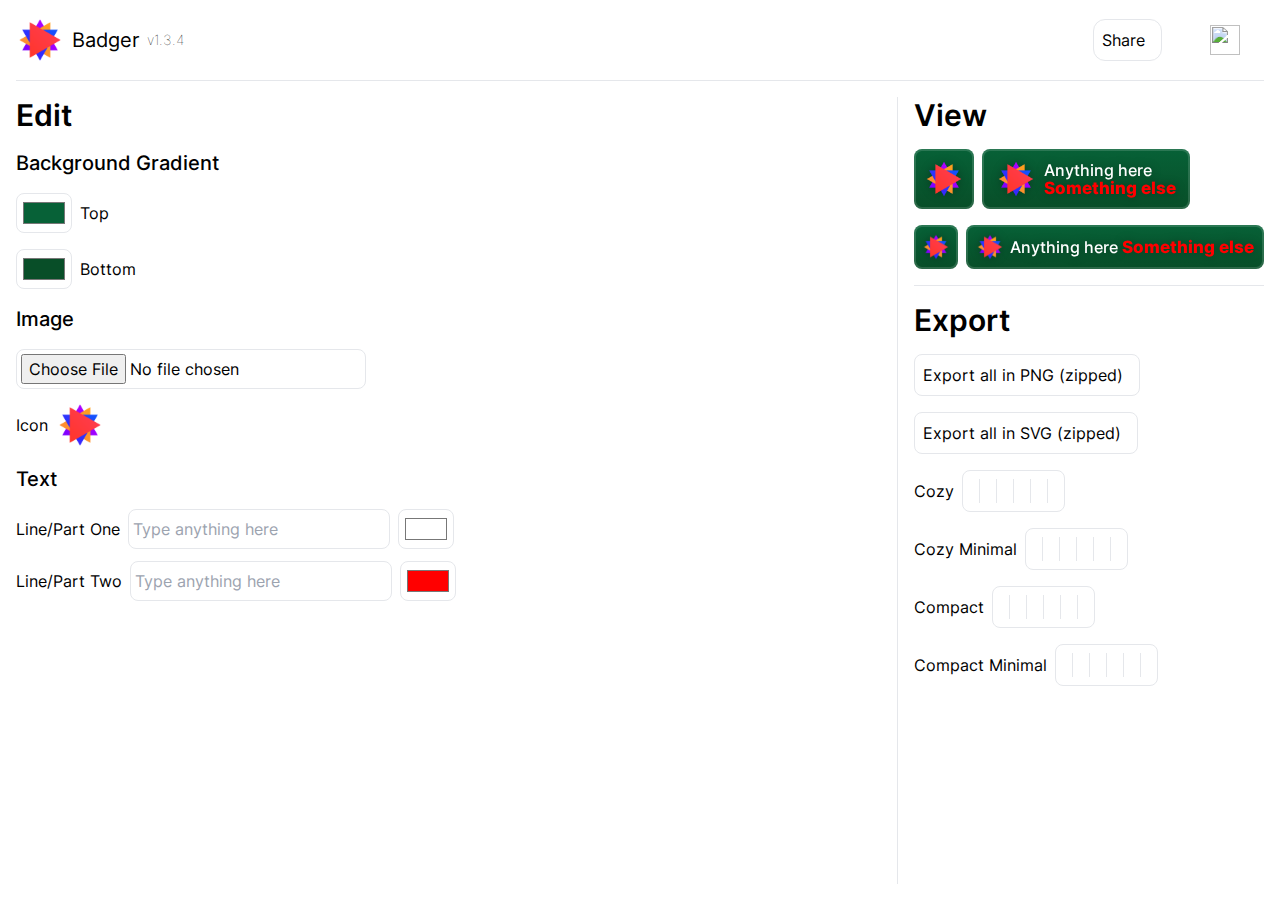
==== index.html @ ba427e96 "Badger 1.3.4" ====
<!DOCTYPE html>
<html class="h-full">

<!--<link rel="preconnect" href="https://fonts.bunny.net">-->
<link rel="stylesheet" href="./index_full.css">
<!-- <link href="https://fonts.bunny.net/css?family=inter:100,200,300,400,500,600,700,800,900" rel="stylesheet" /> -->

<script src="./index.js"></script>
<!--<script src="https://cdn.tailwindcss.com"></script>-->
<script src="https://cdnjs.cloudflare.com/ajax/libs/dom-to-image/2.6.0/dom-to-image.min.js"
    integrity="sha512-01CJ9/g7e8cUmY0DFTMcUw/ikS799FHiOA0eyHsUWfOetgbx/t6oV4otQ5zXKQyIrQGTHSmRVPIgrgLcZi/WMA=="
    crossorigin="anonymous" referrerpolicy="no-referrer"></script>
<script src="./js/jszip.js"></script>
<script src="./js/FileSaver.js"></script>
<script src="https://unpkg.com/lucide@latest"></script>

<head>

    <title> Badger </title>
    <link rel="icon" href="./img/badger.png" />
    <meta name="title" content="Badger: A badge creator for the web">
    <meta name="description" content="Create beautiful modern, and unique badges using Badger.">
    <meta name="keywords" content="badge, design, edit">
    <meta name="robots" content="index, follow">
    <meta http-equiv="Content-Type" content="text/html; charset=utf-8">
    <meta name="language" content="English">
    <meta name="author" content="WorldWidePixel">
    <meta property="og:title" content="Badger: A badge creator for the web" />
    <meta property="og:url" content="https://badger.worldwidepixel.ca/" />
    <meta property="og:image" content="https://badger.worldwidepixel.ca/img/ogimg.png" />
    <meta property="og:description" content="Create beautiful modern, and unique badges using Badger.">

    <meta name="viewport" content="width=device-width, initial-scale=1.0">

    <script>
        console.log("%cBadger, by WorldWidePixel", "font-family: 'Inter', 'Helvetica', 'Segoe UI', sans-serif; font-size: 1.5rem;");
        console.log("%cA badge designer for the web", "font-family: 'Inter', 'Helvetica', 'Segoe UI', sans-serif; font-size: 1rem;");
        if (localStorage.getItem('theme') === 'dark' || (!('theme' in localStorage) && window.matchMedia('(prefers-color-scheme: dark)').matches)) {
            document.documentElement.classList.add('dark');
        } else {
            document.documentElement.classList.remove('dark');
            //document.documentElement.classList.add('dark');
        }
    </script>


</head>

<body class="bg-white dark:bg-black dark:text-white h-full m-0">

    <div id="page" class="p-4 gap-4 flex flex-col h-full">

        <div class="flex flex-col md:flex-row gap-4 justify-between items-center">

            <span class="flex flex-row gap-2 items-center text-xl select-none">
                <img class="w-12 h-12" src="./img/badger.png">
                Badger
                <span class="font-[100] text-sm">
                    v1.3.4
                </span>
            </span>

            <div class="flex-row gap-[1.5rem] items-center flex">

                <span onclick="shareBadge()"
                    class="flex flex-row gap-2 border p-2 rounded-xl select-none cursor-pointer">

                    Share <i class="icon" data-lucide="share-2"></i>

                </span>

                <i id="light" onclick="toggleTheme()" class="hidden dark:block icon cursor-pointer"
                    data-lucide="sun"></i>
                <i id="dark" onclick="toggleTheme()" class="block dark:hidden icon cursor-pointer"
                    data-lucide="moon"></i>

                <a href="https://worldwidepixel.ca">
                    <img class="h-[30px] w-[30px] select-none" src="https://worldwidepixel.ca/img/icon512.png">
                </a>
                <a href="https://github.com/worldwidepixel/badger">
                    <i class="icon" data-lucide="github"></i>
                </a>

            </div>

        </div>

        <hr>

        <div class="flex items-center lg:items-start flex-col lg:flex-row gap-4 h-full">

            <div class="flex flex-col gap-4 grow shrink-0">

                <span class="select-none font-semibold text-3xl"> Edit </span>

                <span class="font-medium text-xl"> Background Gradient </span>

                <div class="flex flex-row gap-8 items-center">

                    <div class="flex flex-col gap-4">

                        <div class="flex flex-row gap-2 items-center">
                            <input
                                class="colourInput p-1 h-10 w-14 block dark:bg-black bg-white border dark:border-gray-700 border-gray-200 cursor-pointer rounded-lg disabled:opacity-50 disabled:pointer-events-none"
                                type="color" id="gradientStart" name="gradientStart" value="#076137" />
                            <label for="gradientStart">Top</label>
                        </div>
                        <div class="flex flex-row gap-2 items-center">
                            <input
                                class="colourInput p-1 h-10 w-14 block dark:bg-black bg-white border dark:border-gray-700 border-gray-200 cursor-pointer rounded-lg disabled:opacity-50 disabled:pointer-events-none"
                                type="color" id="gradientEnd" name="gradientEnd" value="#084e28" />
                            <label for="gradientEnd">Bottom</label>
                        </div>

                    </div>

                    <div id="gradientPreview" class="gradientPreview"
                        style="background: linear-gradient(180deg, #076137 0%, #084e28 100%)"></div>

                </div>

                <span class="font-medium text-xl"> Image </span>

                <div class="flex flex-col gap-3">

                    <div class="flex flex-row gap-2 items-center">
                        <input
                            class="p-1 h-10 w-fit block dark:bg-black bg-white border dark:border-gray-700 border-gray-200 cursor-pointer rounded-lg disabled:opacity-50 disabled:pointer-events-none"
                            type="file" id="iconInput" name="iconInput" accept="image/png, image/jpeg" />
                    </div>

                    <div class="flex flex-row gap-2 items-center">

                        <label for="iconInput">Icon</label>
                        <img class="w-12 h-12" id="iconPreview" src="./img/badger.png">

                    </div>

                </div>

                <span class="font-medium text-xl"> Text </span>

                <div class="flex flex-col gap-3">

                    <div class="flex flex-row gap-2 items-center">

                        <label for="textOneInput">Line/Part One</label>

                        <input
                            class="p-1 h-10 w-fit block dark:bg-black bg-white border dark:border-gray-700 border-gray-200 rounded-lg disabled:opacity-50 disabled:pointer-events-none"
                            type="text" id="textOneInput" name="textOneInput" placeholder="Type anything here" />

                        <input
                            class="colourInput p-1 h-10 w-14 block dark:bg-black bg-white border dark:border-gray-700 border-gray-200 cursor-pointer rounded-lg disabled:opacity-50 disabled:pointer-events-none"
                            type="color" id="textOneColour" name="textOneColour" value="#ffffff" />

                    </div>

                    <div class="flex flex-row gap-2 items-center">

                        <label for="textTwoInput">Line/Part Two</label>

                        <input
                            class="p-1 h-10 w-fit block dark:bg-black bg-white border dark:border-gray-700 border-gray-200 rounded-lg disabled:opacity-50 disabled:pointer-events-none"
                            type="text" id="textTwoInput" name="textTwoInput" placeholder="Type anything here" />

                        <input
                            class="colourInput p-1 h-10 w-14 block dark:bg-black bg-white border dark:border-gray-700 border-gray-200 cursor-pointer rounded-lg disabled:opacity-50 disabled:pointer-events-none"
                            type="color" id="textTwoColour" name="textTwoColour" value="#ff0000" />

                    </div>

                </div>

                <br>

            </div>

            <!-- VIEW PREVIEW -->

            <div class="hidden lg:block h-full bg-[#e5e7eb] w-[1px]"></div>

            <div class="select-none flex flex-col gap-4 grow-0 shrink">

                <hr class="lg:hidden block">

                <span class="font-semibold text-3xl"> View </span>

                <div class="flex flex-row gap-2 w-fit">

                    <div id="cozyMinimal" style="background: linear-gradient(180deg, #076137 0%, #084e28 100%)"
                        class="badge">

                        <div class="cozyMinimalBody">

                            <img id="cozyMinimalImg" src="./img/badger.png" class="cozyImg"> </img>

                        </div>

                    </div>

                    <div id="cozy" style="background: linear-gradient(180deg, #076137 0%, #084e28 100%)" class="badge">

                        <div class="cozyBody">

                            <img id="cozyImg" src="./img/badger.png" class="cozyImg"> </img>

                            <div class="cozyTextContainer">

                                <span id="cozyLineOne" class="lineOne"> Anything here </span>

                                <span id="cozyLineTwo" class="lineTwo"> Something else </span>

                            </div>

                        </div>

                    </div>

                </div>

                <!-- COMPACT -->

                <div class="flex flex-row gap-2 w-fit">

                    <div id="compactMinimal" style="background: linear-gradient(180deg, #076137 0%, #084e28 100%)"
                        class="badge">

                        <div class="compactMinimalBody">

                            <img id="compactMinimalImg" src="./img/badger.png" class="compactImg"> </img>

                        </div>

                    </div>

                    <div id="compact" style="background: linear-gradient(180deg, #076137 0%, #084e28 100%)"
                        class="badge">

                        <div class="compactBody">

                            <img id="compactImg" src="./img/badger.png" class="compactImg"> </img>

                            <div class="compactTextContainer">

                                <span id="compactLineOne" class="lineOne"> Anything here </span>

                                <span id="compactLineTwo" class="lineTwo"> Something else </span>

                            </div>

                        </div>

                    </div>

                </div>

                <hr>

                <span class="font-semibold text-3xl"> Export </span>

                <span id="exportAllPng" class="flex gap-2 flex-row rounded-lg border p-2 w-fit cursor-pointer"> Export
                    all in PNG (zipped) <i class="icon" data-lucide="image-down"></i></span>

                <span id="exportAllSvg" class="flex gap-2 flex-row rounded-lg border p-2 w-fit cursor-pointer"> Export
                    all in SVG (zipped) <i class="icon" data-lucide="pen-tool"></i></span>

                <div class="flex flex-row gap-2 items-center">
                    Cozy
                    <div class="flex gap-2 flex-row border rounded-lg p-2 w-fit cursor-pointer">
                        <span onclick="downloadPng(cozy)" class="w-fit"><i class="icon"
                                data-lucide="image-down"></i></span>
                        <div class="h-full bg-[#e5e7eb] w-[1px]">&nbsp;</div>
                        <span onclick="downloadSvg(cozy)" class="w-fit"><i class="icon"
                                data-lucide="pen-tool"></i></span>
                        <div class="h-full bg-[#e5e7eb] w-[1px]">&nbsp;</div>
                        <span onclick="copyDataUrl(cozy)" class="w-fit"><i class="icon" data-lucide="box"></i></span>
                        <div class="h-full bg-[#e5e7eb] w-[1px]">&nbsp;</div>
                        <span onclick="copyHtmlSample(cozy)" class="w-fit"><i class="icon"
                                data-lucide="code-xml"></i></span>
                        <div class="h-full bg-[#e5e7eb] w-[1px]">&nbsp;</div>
                        <span onclick="copyMarkdownSample(cozy)" class="w-fit"><i class="icon"
                                data-lucide="a-arrow-down"></i></span>
                        <div class="h-full bg-[#e5e7eb] w-[1px]">&nbsp;</div>
                        <span onclick="copyImage(cozy)" class="w-fit"><i class="icon" data-lucide="copy"></i></span>
                    </div>
                </div>
                <div class="flex flex-row gap-2 items-center">
                    Cozy Minimal
                    <div class="flex gap-2 flex-row border rounded-lg p-2 w-fit cursor-pointer">
                        <span onclick="downloadPng(cozyMinimal)" class="w-fit"><i class="icon"
                                data-lucide="image-down"></i></span>
                        <div class="h-full bg-[#e5e7eb] w-[1px]">&nbsp;</div>
                        <span onclick="downloadSvg(cozyMinimal)" class="w-fit"><i class="icon"
                                data-lucide="pen-tool"></i></span>
                        <div class="h-full bg-[#e5e7eb] w-[1px]">&nbsp;</div>
                        <span onclick="copyDataUrl(cozyMinimal)" class="w-fit"><i class="icon"
                                data-lucide="box"></i></span>
                        <div class="h-full bg-[#e5e7eb] w-[1px]">&nbsp;</div>
                        <span onclick="copyHtmlSample(cozyMinimal)" class="w-fit"><i class="icon"
                                data-lucide="code-xml"></i></span>
                        <div class="h-full bg-[#e5e7eb] w-[1px]">&nbsp;</div>
                        <span onclick="copyMarkdownSample(cozyMinimal)" class="w-fit"><i class="icon"
                                data-lucide="a-arrow-down"></i></span>
                        <div class="h-full bg-[#e5e7eb] w-[1px]">&nbsp;</div>
                        <span onclick="copyImage(cozyMinimal)" class="w-fit"><i class="icon"
                                data-lucide="copy"></i></span>
                    </div>
                </div>
                <div class="flex flex-row gap-2 items-center">
                    Compact
                    <div class="flex gap-2 flex-row border rounded-lg p-2 w-fit cursor-pointer">
                        <span onclick="downloadPng(compact)" class="w-fit"><i class="icon"
                                data-lucide="image-down"></i></span>
                        <div class="h-full bg-[#e5e7eb] w-[1px]">&nbsp;</div>
                        <span onclick="downloadSvg(compact)" class="w-fit"><i class="icon"
                                data-lucide="pen-tool"></i></span>
                        <div class="h-full bg-[#e5e7eb] w-[1px]">&nbsp;</div>
                        <span onclick="copyDataUrl(compact)" class="w-fit"><i class="icon" data-lucide="box"></i></span>
                        <div class="h-full bg-[#e5e7eb] w-[1px]">&nbsp;</div>
                        <span onclick="copyHtmlSample(compact)" class="w-fit"><i class="icon"
                                data-lucide="code-xml"></i></span>
                        <div class="h-full bg-[#e5e7eb] w-[1px]">&nbsp;</div>
                        <span onclick="copyMarkdownSample(compact)" class="w-fit"><i class="icon"
                                data-lucide="a-arrow-down"></i></span>
                        <div class="h-full bg-[#e5e7eb] w-[1px]">&nbsp;</div>
                        <span onclick="copyImage(compact)" class="w-fit"><i class="icon" data-lucide="copy"></i></span>
                    </div>
                </div>
                <div class="flex flex-row gap-2 items-center">
                    Compact Minimal
                    <div class="flex gap-2 flex-row border rounded-lg p-2 w-fit cursor-pointer">
                        <span onclick="downloadPng(compactMinimal)" class="w-fit"><i class="icon"
                                data-lucide="image-down"></i></span>
                        <div class="h-full bg-[#e5e7eb] w-[1px]">&nbsp;</div>
                        <span onclick="downloadSvg(compactMinimal)" class="w-fit"><i class="icon"
                                data-lucide="pen-tool"></i></span>
                        <div class="h-full bg-[#e5e7eb] w-[1px]">&nbsp;</div>
                        <span onclick="copyDataUrl(compactMinimal)" class="w-fit"><i class="icon"
                                data-lucide="box"></i></span>
                        <div class="h-full bg-[#e5e7eb] w-[1px]">&nbsp;</div>
                        <span onclick="copyHtmlSample(compactMinimal)" class="w-fit"><i class="icon"
                                data-lucide="code-xml"></i></span>
                        <div class="h-full bg-[#e5e7eb] w-[1px]">&nbsp;</div>
                        <span onclick="copyMarkdownSample(compactMinimal)" class="w-fit"><i class="icon"
                                data-lucide="a-arrow-down"></i></span>
                        <div class="h-full bg-[#e5e7eb] w-[1px]">&nbsp;</div>
                        <span onclick="copyImage(compactMinimal)" class="w-fit"><i class="icon"
                                data-lucide="copy"></i></span>
                    </div>
                </div>

                <br class="block lg:hidden">

            </div>

        </div>

    </div>

</body>

<script>
    lucide.createIcons();
</script>

</html>
---- index_full.css ----
/*
! tailwindcss v3.4.3 | MIT License | https://tailwindcss.com
*/

/*
1. Prevent padding and border from affecting element width. (https://github.com/mozdevs/cssremedy/issues/4)
2. Allow adding a border to an element by just adding a border-width. (https://github.com/tailwindcss/tailwindcss/pull/116)
*/

*,
::before,
::after {
  box-sizing: border-box;
  /* 1 */
  border-width: 0;
  /* 2 */
  border-style: solid;
  /* 2 */
  border-color: #e5e7eb;
  /* 2 */
}

::before,
::after {
  --tw-content: '';
}

/*
1. Use a consistent sensible line-height in all browsers.
2. Prevent adjustments of font size after orientation changes in iOS.
3. Use a more readable tab size.
4. Use the user's configured `sans` font-family by default.
5. Use the user's configured `sans` font-feature-settings by default.
6. Use the user's configured `sans` font-variation-settings by default.
7. Disable tap highlights on iOS
*/

html,
:host {
  line-height: 1.5;
  /* 1 */
  -webkit-text-size-adjust: 100%;
  /* 2 */
  -moz-tab-size: 4;
  /* 3 */
  -o-tab-size: 4;
     tab-size: 4;
  /* 3 */
  font-family: ui-sans-serif, system-ui, sans-serif, "Apple Color Emoji", "Segoe UI Emoji", "Segoe UI Symbol", "Noto Color Emoji";
  /* 4 */
  font-feature-settings: normal;
  /* 5 */
  font-variation-settings: normal;
  /* 6 */
  -webkit-tap-highlight-color: transparent;
  /* 7 */
}

/*
1. Remove the margin in all browsers.
2. Inherit line-height from `html` so users can set them as a class directly on the `html` element.
*/

body {
  margin: 0;
  /* 1 */
  line-height: inherit;
  /* 2 */
}

/*
1. Add the correct height in Firefox.
2. Correct the inheritance of border color in Firefox. (https://bugzilla.mozilla.org/show_bug.cgi?id=190655)
3. Ensure horizontal rules are visible by default.
*/

hr {
  height: 0;
  /* 1 */
  color: inherit;
  /* 2 */
  border-top-width: 1px;
  /* 3 */
}

/*
Add the correct text decoration in Chrome, Edge, and Safari.
*/

abbr:where([title]) {
  -webkit-text-decoration: underline dotted;
          text-decoration: underline dotted;
}

/*
Remove the default font size and weight for headings.
*/

h1,
h2,
h3,
h4,
h5,
h6 {
  font-size: inherit;
  font-weight: inherit;
}

/*
Reset links to optimize for opt-in styling instead of opt-out.
*/

a {
  color: inherit;
  text-decoration: inherit;
}

/*
Add the correct font weight in Edge and Safari.
*/

b,
strong {
  font-weight: bolder;
}

/*
1. Use the user's configured `mono` font-family by default.
2. Use the user's configured `mono` font-feature-settings by default.
3. Use the user's configured `mono` font-variation-settings by default.
4. Correct the odd `em` font sizing in all browsers.
*/

code,
kbd,
samp,
pre {
  font-family: ui-monospace, SFMono-Regular, Menlo, Monaco, Consolas, "Liberation Mono", "Courier New", monospace;
  /* 1 */
  font-feature-settings: normal;
  /* 2 */
  font-variation-settings: normal;
  /* 3 */
  font-size: 1em;
  /* 4 */
}

/*
Add the correct font size in all browsers.
*/

small {
  font-size: 80%;
}

/*
Prevent `sub` and `sup` elements from affecting the line height in all browsers.
*/

sub,
sup {
  font-size: 75%;
  line-height: 0;
  position: relative;
  vertical-align: baseline;
}

sub {
  bottom: -0.25em;
}

sup {
  top: -0.5em;
}

/*
1. Remove text indentation from table contents in Chrome and Safari. (https://bugs.chromium.org/p/chromium/issues/detail?id=999088, https://bugs.webkit.org/show_bug.cgi?id=201297)
2. Correct table border color inheritance in all Chrome and Safari. (https://bugs.chromium.org/p/chromium/issues/detail?id=935729, https://bugs.webkit.org/show_bug.cgi?id=195016)
3. Remove gaps between table borders by default.
*/

table {
  text-indent: 0;
  /* 1 */
  border-color: inherit;
  /* 2 */
  border-collapse: collapse;
  /* 3 */
}

/*
1. Change the font styles in all browsers.
2. Remove the margin in Firefox and Safari.
3. Remove default padding in all browsers.
*/

button,
input,
optgroup,
select,
textarea {
  font-family: inherit;
  /* 1 */
  font-feature-settings: inherit;
  /* 1 */
  font-variation-settings: inherit;
  /* 1 */
  font-size: 100%;
  /* 1 */
  font-weight: inherit;
  /* 1 */
  line-height: inherit;
  /* 1 */
  letter-spacing: inherit;
  /* 1 */
  color: inherit;
  /* 1 */
  margin: 0;
  /* 2 */
  padding: 0;
  /* 3 */
}

/*
Remove the inheritance of text transform in Edge and Firefox.
*/

button,
select {
  text-transform: none;
}

/*
1. Correct the inability to style clickable types in iOS and Safari.
2. Remove default button styles.
*/

button,
input:where([type='button']),
input:where([type='reset']),
input:where([type='submit']) {
  -webkit-appearance: button;
  /* 1 */
  background-color: transparent;
  /* 2 */
  background-image: none;
  /* 2 */
}

/*
Use the modern Firefox focus style for all focusable elements.
*/

:-moz-focusring {
  outline: auto;
}

/*
Remove the additional `:invalid` styles in Firefox. (https://github.com/mozilla/gecko-dev/blob/2f9eacd9d3d995c937b4251a5557d95d494c9be1/layout/style/res/forms.css#L728-L737)
*/

:-moz-ui-invalid {
  box-shadow: none;
}

/*
Add the correct vertical alignment in Chrome and Firefox.
*/

progress {
  vertical-align: baseline;
}

/*
Correct the cursor style of increment and decrement buttons in Safari.
*/

::-webkit-inner-spin-button,
::-webkit-outer-spin-button {
  height: auto;
}

/*
1. Correct the odd appearance in Chrome and Safari.
2. Correct the outline style in Safari.
*/

[type='search'] {
  -webkit-appearance: textfield;
  /* 1 */
  outline-offset: -2px;
  /* 2 */
}

/*
Remove the inner padding in Chrome and Safari on macOS.
*/

::-webkit-search-decoration {
  -webkit-appearance: none;
}

/*
1. Correct the inability to style clickable types in iOS and Safari.
2. Change font properties to `inherit` in Safari.
*/

::-webkit-file-upload-button {
  -webkit-appearance: button;
  /* 1 */
  font: inherit;
  /* 2 */
}

/*
Add the correct display in Chrome and Safari.
*/

summary {
  display: list-item;
}

/*
Removes the default spacing and border for appropriate elements.
*/

blockquote,
dl,
dd,
h1,
h2,
h3,
h4,
h5,
h6,
hr,
figure,
p,
pre {
  margin: 0;
}

fieldset {
  margin: 0;
  padding: 0;
}

legend {
  padding: 0;
}

ol,
ul,
menu {
  list-style: none;
  margin: 0;
  padding: 0;
}

/*
Reset default styling for dialogs.
*/

dialog {
  padding: 0;
}

/*
Prevent resizing textareas horizontally by default.
*/

textarea {
  resize: vertical;
}

/*
1. Reset the default placeholder opacity in Firefox. (https://github.com/tailwindlabs/tailwindcss/issues/3300)
2. Set the default placeholder color to the user's configured gray 400 color.
*/

input::-moz-placeholder, textarea::-moz-placeholder {
  opacity: 1;
  /* 1 */
  color: #9ca3af;
  /* 2 */
}

input::placeholder,
textarea::placeholder {
  opacity: 1;
  /* 1 */
  color: #9ca3af;
  /* 2 */
}

/*
Set the default cursor for buttons.
*/

button,
[role="button"] {
  cursor: pointer;
}

/*
Make sure disabled buttons don't get the pointer cursor.
*/

:disabled {
  cursor: default;
}

/*
1. Make replaced elements `display: block` by default. (https://github.com/mozdevs/cssremedy/issues/14)
2. Add `vertical-align: middle` to align replaced elements more sensibly by default. (https://github.com/jensimmons/cssremedy/issues/14#issuecomment-634934210)
   This can trigger a poorly considered lint error in some tools but is included by design.
*/

img,
svg,
video,
canvas,
audio,
iframe,
embed,
object {
  display: block;
  /* 1 */
  vertical-align: middle;
  /* 2 */
}

/*
Constrain images and videos to the parent width and preserve their intrinsic aspect ratio. (https://github.com/mozdevs/cssremedy/issues/14)
*/

img,
video {
  max-width: 100%;
  height: auto;
}

/* Make elements with the HTML hidden attribute stay hidden by default */

[hidden] {
  display: none;
}

*, ::before, ::after {
  --tw-border-spacing-x: 0;
  --tw-border-spacing-y: 0;
  --tw-translate-x: 0;
  --tw-translate-y: 0;
  --tw-rotate: 0;
  --tw-skew-x: 0;
  --tw-skew-y: 0;
  --tw-scale-x: 1;
  --tw-scale-y: 1;
  --tw-pan-x:  ;
  --tw-pan-y:  ;
  --tw-pinch-zoom:  ;
  --tw-scroll-snap-strictness: proximity;
  --tw-gradient-from-position:  ;
  --tw-gradient-via-position:  ;
  --tw-gradient-to-position:  ;
  --tw-ordinal:  ;
  --tw-slashed-zero:  ;
  --tw-numeric-figure:  ;
  --tw-numeric-spacing:  ;
  --tw-numeric-fraction:  ;
  --tw-ring-inset:  ;
  --tw-ring-offset-width: 0px;
  --tw-ring-offset-color: #fff;
  --tw-ring-color: rgb(59 130 246 / 0.5);
  --tw-ring-offset-shadow: 0 0 #0000;
  --tw-ring-shadow: 0 0 #0000;
  --tw-shadow: 0 0 #0000;
  --tw-shadow-colored: 0 0 #0000;
  --tw-blur:  ;
  --tw-brightness:  ;
  --tw-contrast:  ;
  --tw-grayscale:  ;
  --tw-hue-rotate:  ;
  --tw-invert:  ;
  --tw-saturate:  ;
  --tw-sepia:  ;
  --tw-drop-shadow:  ;
  --tw-backdrop-blur:  ;
  --tw-backdrop-brightness:  ;
  --tw-backdrop-contrast:  ;
  --tw-backdrop-grayscale:  ;
  --tw-backdrop-hue-rotate:  ;
  --tw-backdrop-invert:  ;
  --tw-backdrop-opacity:  ;
  --tw-backdrop-saturate:  ;
  --tw-backdrop-sepia:  ;
  --tw-contain-size:  ;
  --tw-contain-layout:  ;
  --tw-contain-paint:  ;
  --tw-contain-style:  ;
}

::backdrop {
  --tw-border-spacing-x: 0;
  --tw-border-spacing-y: 0;
  --tw-translate-x: 0;
  --tw-translate-y: 0;
  --tw-rotate: 0;
  --tw-skew-x: 0;
  --tw-skew-y: 0;
  --tw-scale-x: 1;
  --tw-scale-y: 1;
  --tw-pan-x:  ;
  --tw-pan-y:  ;
  --tw-pinch-zoom:  ;
  --tw-scroll-snap-strictness: proximity;
  --tw-gradient-from-position:  ;
  --tw-gradient-via-position:  ;
  --tw-gradient-to-position:  ;
  --tw-ordinal:  ;
  --tw-slashed-zero:  ;
  --tw-numeric-figure:  ;
  --tw-numeric-spacing:  ;
  --tw-numeric-fraction:  ;
  --tw-ring-inset:  ;
  --tw-ring-offset-width: 0px;
  --tw-ring-offset-color: #fff;
  --tw-ring-color: rgb(59 130 246 / 0.5);
  --tw-ring-offset-shadow: 0 0 #0000;
  --tw-ring-shadow: 0 0 #0000;
  --tw-shadow: 0 0 #0000;
  --tw-shadow-colored: 0 0 #0000;
  --tw-blur:  ;
  --tw-brightness:  ;
  --tw-contrast:  ;
  --tw-grayscale:  ;
  --tw-hue-rotate:  ;
  --tw-invert:  ;
  --tw-saturate:  ;
  --tw-sepia:  ;
  --tw-drop-shadow:  ;
  --tw-backdrop-blur:  ;
  --tw-backdrop-brightness:  ;
  --tw-backdrop-contrast:  ;
  --tw-backdrop-grayscale:  ;
  --tw-backdrop-hue-rotate:  ;
  --tw-backdrop-invert:  ;
  --tw-backdrop-opacity:  ;
  --tw-backdrop-saturate:  ;
  --tw-backdrop-sepia:  ;
  --tw-contain-size:  ;
  --tw-contain-layout:  ;
  --tw-contain-paint:  ;
  --tw-contain-style:  ;
}

.m-0 {
  margin: 0px;
}

.block {
  display: block;
}

.flex {
  display: flex;
}

.hidden {
  display: none;
}

.h-10 {
  height: 2.5rem;
}

.h-12 {
  height: 3rem;
}

.h-\[30px\] {
  height: 30px;
}

.h-full {
  height: 100%;
}

.w-12 {
  width: 3rem;
}

.w-14 {
  width: 3.5rem;
}

.w-\[1px\] {
  width: 1px;
}

.w-\[30px\] {
  width: 30px;
}

.w-fit {
  width: -moz-fit-content;
  width: fit-content;
}

.shrink {
  flex-shrink: 1;
}

.shrink-0 {
  flex-shrink: 0;
}

.grow {
  flex-grow: 1;
}

.grow-0 {
  flex-grow: 0;
}

.cursor-pointer {
  cursor: pointer;
}

.select-none {
  -webkit-user-select: none;
     -moz-user-select: none;
          user-select: none;
}

.flex-row {
  flex-direction: row;
}

.flex-col {
  flex-direction: column;
}

.items-center {
  align-items: center;
}

.justify-between {
  justify-content: space-between;
}

.gap-2 {
  gap: 0.5rem;
}

.gap-3 {
  gap: 0.75rem;
}

.gap-4 {
  gap: 1rem;
}

.gap-8 {
  gap: 2rem;
}

.gap-\[1\.5rem\] {
  gap: 1.5rem;
}

.rounded-lg {
  border-radius: 0.5rem;
}

.rounded-2xl {
  border-radius: 1rem;
}

.rounded-xl {
  border-radius: 0.75rem;
}

.border {
  border-width: 1px;
}

.border-gray-200 {
  --tw-border-opacity: 1;
  border-color: rgb(229 231 235 / var(--tw-border-opacity));
}

.bg-\[\#e5e7eb\] {
  --tw-bg-opacity: 1;
  background-color: rgb(229 231 235 / var(--tw-bg-opacity));
}

.bg-white {
  --tw-bg-opacity: 1;
  background-color: rgb(255 255 255 / var(--tw-bg-opacity));
}

.p-1 {
  padding: 0.25rem;
}

.p-2 {
  padding: 0.5rem;
}

.p-4 {
  padding: 1rem;
}

.px-2 {
  padding-left: 0.5rem;
  padding-right: 0.5rem;
}

.px-4 {
  padding-left: 1rem;
  padding-right: 1rem;
}

.text-3xl {
  font-size: 1.875rem;
  line-height: 2.25rem;
}

.text-sm {
  font-size: 0.875rem;
  line-height: 1.25rem;
}

.text-xl {
  font-size: 1.25rem;
  line-height: 1.75rem;
}

.font-\[100\] {
  font-weight: 100;
}

.font-medium {
  font-weight: 500;
}

.font-semibold {
  font-weight: 600;
}

.badge {
  /*filter: drop-shadow(0 0 5px #0000004F);*/
  border-radius: 8px;
  width: -moz-fit-content;
  width: fit-content;
  height: -moz-fit-content;
  height: fit-content;
}

.cozyBody {
  /*flex flex-row gap-[8px] bg-[blue] w-fit px-[12px] py-[8px]*/
  display: flex;
  flex-direction: row;
  gap: 8px;
  padding-left: 12px;
  padding-right: 12px;
  padding-top: 8px;
  padding-bottom: 8px;
  border: 2px solid #FFFFFF26;
  border-radius: 8px;
}

.cozyMinimalBody {
  display: flex;
  flex-direction: row;
  gap: 8px;
  padding: 8px;
  border: 2px solid #FFFFFF26;
  border-radius: 8px;
}

.cozyImg {
  /*w-[40px] h-[40px] bg-[red]*/
  width: 40px;
  height: 40px;
  /*background-color: #999999;*/
  filter: drop-shadow(0 0 5px #0000004F);
  border-radius: 8px;
}

.cozyTextContainer {
  /*flex flex-col gap-0*/
  display: flex;
  flex-direction: column;
  gap: 0px;
  justify-content: center;
}

.lineOne {
  /*text-[16px] font-medium*/
  font-size: 16px;
  font-weight: 500;
  line-height: 18px;
  filter: drop-shadow(0 0 5px #0000004F);
  color: white;
}

.lineTwo {
  /*text-[17px] font-extrabold leading-[106%]*/
  font-size: 17px;
  font-weight: 800;
  line-height: 18px;
  filter: drop-shadow(0 0 5px #0000004F);
  color: red;
}

/* COMPACT */

.compactBody {
  /*flex flex-row gap-[8px] bg-[blue] w-fit px-[12px] py-[8px]*/
  display: flex;
  flex-direction: row;
  gap: 6px;
  padding-left: 8px;
  padding-right: 8px;
  padding-top: 6px;
  padding-bottom: 6px;
  align-items: center;
  border: 2px solid #FFFFFF26;
  border-radius: 8px;
}

.compactMinimalBody {
  display: flex;
  flex-direction: row;
  gap: 6px;
  padding: 6px;
  border: 2px solid #FFFFFF26;
  border-radius: 8px;
}

.compactImg {
  /*w-[40px] h-[40px] bg-[red]*/
  width: 28px;
  height: 28px;
  /*background-color: #999999;*/
  filter: drop-shadow(0 0 5px #0000004F);
  border-radius: 6px;
}

.compactTextContainer {
  /*flex flex-col gap-0*/
  display: flex;
  flex-direction: row;
  justify-content: center;
  gap: 4px;
}

/* OTHER */

.gradientPreview {
  width: 40px;
  height: calc(100% - 10px);
  border-radius: 8px;
}

.colourInput {
}

.icon {
  stroke-width: 1.5px;
}

@font-face {
  font-family: 'Inter-nal';

  src: url('./fonts/static/Inter-Black.ttf')  format('truetype');

  font-weight: 900;
}

@font-face {
  font-family: 'Inter-nal';

  src: url('./fonts/static/Inter-ExtraBold.ttf')  format('truetype');

  font-weight: 800;
}

@font-face {
  font-family: 'Inter-nal';

  src: url('./fonts/static/Inter-Bold.ttf')  format('truetype');

  font-weight: 700;
}

@font-face {
  font-family: 'Inter-nal';

  src: url('./fonts/static/Inter-SemiBold.ttf')  format('truetype');

  font-weight: 600;
}

@font-face {
  font-family: 'Inter-nal';

  src: url('./fonts/static/Inter-Medium.ttf')  format('truetype');

  font-weight: 500;
}

@font-face {
  font-family: 'Inter-nal';

  src: url('./fonts/static/Inter-Regular.ttf')  format('truetype');

  font-weight: 400;
}

@font-face {
  font-family: 'Inter-nal';

  src: url('./fonts/static/Inter-Light.ttf')  format('truetype');

  font-weight: 300;
}

@font-face {
  font-family: 'Inter-nal';

  src: url('./fonts/static/Inter-ExtraLight.ttf')  format('truetype');

  font-weight: 200;
}

@font-face {
  font-family: 'Inter-nal';

  src: url('./fonts/static/Inter-Thin.ttf')  format('truetype');

  font-weight: 100;
}

body {
  font-family: 'Inter-nal';
}

.disabled\:pointer-events-none:disabled {
  pointer-events: none;
}

.disabled\:opacity-50:disabled {
  opacity: 0.5;
}

@media (min-width: 768px) {
  .md\:flex-row {
    flex-direction: row;
  }
}

@media (min-width: 1024px) {
  .lg\:block {
    display: block;
  }

  .lg\:hidden {
    display: none;
  }

  .lg\:flex-row {
    flex-direction: row;
  }

  .lg\:items-start {
    align-items: flex-start;
  }
}

.dark\:block:where(.dark, .dark *) {
  display: block;
}

.dark\:hidden:where(.dark, .dark *) {
  display: none;
}

.dark\:border-gray-700:where(.dark, .dark *) {
  --tw-border-opacity: 1;
  border-color: rgb(55 65 81 / var(--tw-border-opacity));
}

.dark\:bg-black:where(.dark, .dark *) {
  --tw-bg-opacity: 1;
  background-color: rgb(0 0 0 / var(--tw-bg-opacity));
}

.dark\:text-white:where(.dark, .dark *) {
  --tw-text-opacity: 1;
  color: rgb(255 255 255 / var(--tw-text-opacity));
}
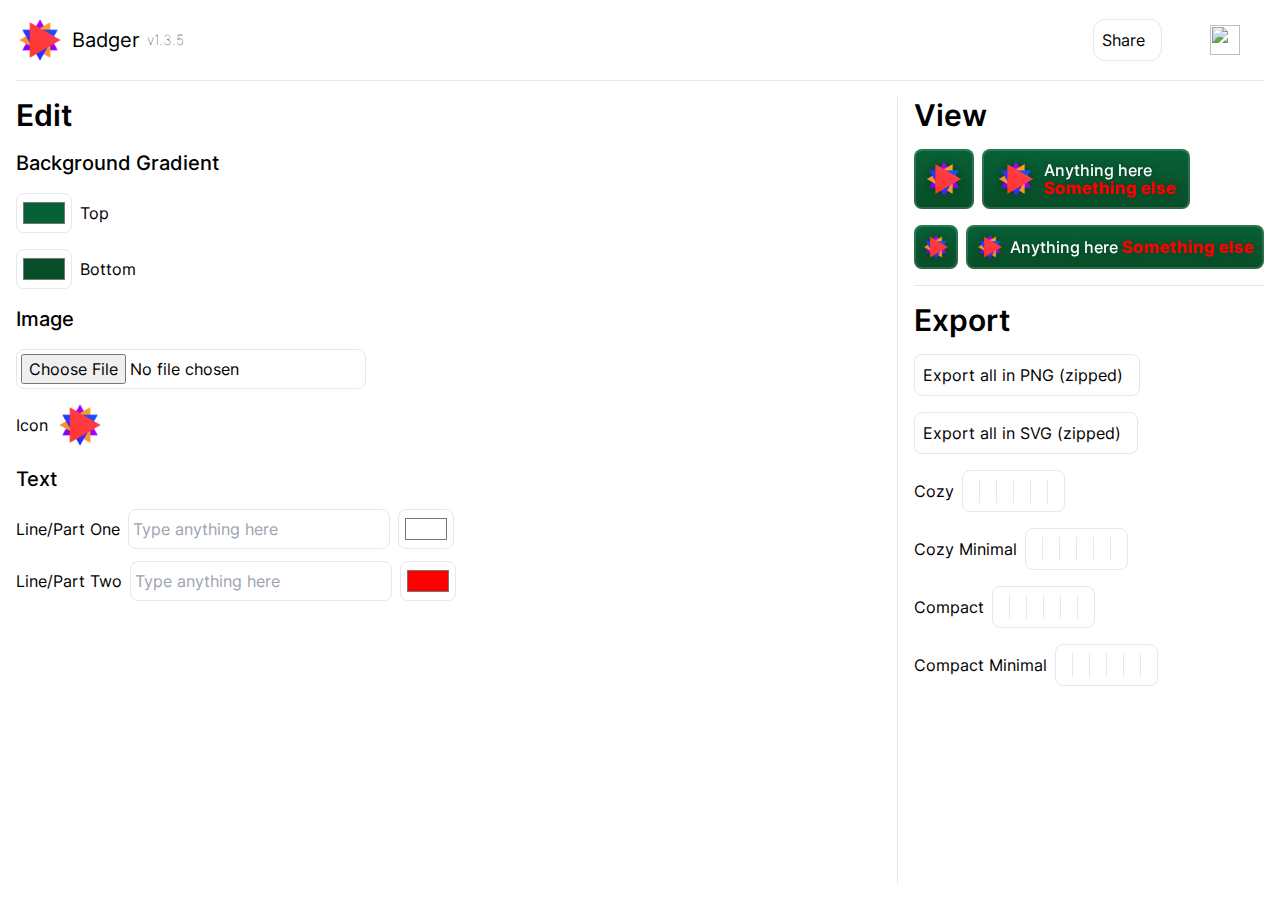
==== commit e816850e: "Badger 1.3.5" ====
--- a/index.html
+++ b/index.html
@@ -56,7 +56,7 @@
                 <img class="w-12 h-12" src="./img/badger.png">
                 Badger
                 <span class="font-[100] text-sm">
-                    v1.3.4
+                    v1.3.5
                 </span>
             </span>
 
@@ -142,31 +142,39 @@
 
                 <div class="flex flex-col gap-3">
 
-                    <div class="flex flex-row gap-2 items-center">
+                    <div class="flex flex-col lg:flex-row gap-2 lg:items-center">
 
                         <label for="textOneInput">Line/Part One</label>
 
-                        <input
-                            class="p-1 h-10 w-fit block dark:bg-black bg-white border dark:border-gray-700 border-gray-200 rounded-lg disabled:opacity-50 disabled:pointer-events-none"
-                            type="text" id="textOneInput" name="textOneInput" placeholder="Type anything here" />
-
-                        <input
-                            class="colourInput p-1 h-10 w-14 block dark:bg-black bg-white border dark:border-gray-700 border-gray-200 cursor-pointer rounded-lg disabled:opacity-50 disabled:pointer-events-none"
-                            type="color" id="textOneColour" name="textOneColour" value="#ffffff" />
-
-                    </div>
-
-                    <div class="flex flex-row gap-2 items-center">
+                        <div class="flex flex-row gap-2 items-center">
+
+                            <input
+                                class="p-1 h-10 w-fit block dark:bg-black bg-white border dark:border-gray-700 border-gray-200 rounded-lg disabled:opacity-50 disabled:pointer-events-none"
+                                type="text" id="textOneInput" name="textOneInput" placeholder="Type anything here" />
+
+                            <input
+                                class="colourInput p-1 h-10 w-14 block dark:bg-black bg-white border dark:border-gray-700 border-gray-200 cursor-pointer rounded-lg disabled:opacity-50 disabled:pointer-events-none"
+                                type="color" id="textOneColour" name="textOneColour" value="#ffffff" />
+
+                        </div>
+
+                    </div>
+
+                    <div class="flex flex-col lg:flex-row gap-2 lg:items-center">
 
                         <label for="textTwoInput">Line/Part Two</label>
 
-                        <input
-                            class="p-1 h-10 w-fit block dark:bg-black bg-white border dark:border-gray-700 border-gray-200 rounded-lg disabled:opacity-50 disabled:pointer-events-none"
-                            type="text" id="textTwoInput" name="textTwoInput" placeholder="Type anything here" />
-
-                        <input
-                            class="colourInput p-1 h-10 w-14 block dark:bg-black bg-white border dark:border-gray-700 border-gray-200 cursor-pointer rounded-lg disabled:opacity-50 disabled:pointer-events-none"
-                            type="color" id="textTwoColour" name="textTwoColour" value="#ff0000" />
+                        <div class="flex flex-row gap-2 items-center">
+
+                            <input
+                                class="p-1 h-10 w-fit block dark:bg-black bg-white border dark:border-gray-700 border-gray-200 rounded-lg disabled:opacity-50 disabled:pointer-events-none"
+                                type="text" id="textTwoInput" name="textTwoInput" placeholder="Type anything here" />
+
+                            <input
+                                class="colourInput p-1 h-10 w-14 block dark:bg-black bg-white border dark:border-gray-700 border-gray-200 cursor-pointer rounded-lg disabled:opacity-50 disabled:pointer-events-none"
+                                type="color" id="textTwoColour" name="textTwoColour" value="#ff0000" />
+
+                        </div>
 
                     </div>
 
--- a/index_full.css
+++ b/index_full.css
@@ -978,6 +978,10 @@
   .lg\:items-start {
     align-items: flex-start;
   }
+
+  .lg\:items-center {
+    align-items: center;
+  }
 }
 
 .dark\:block:where(.dark, .dark *) {
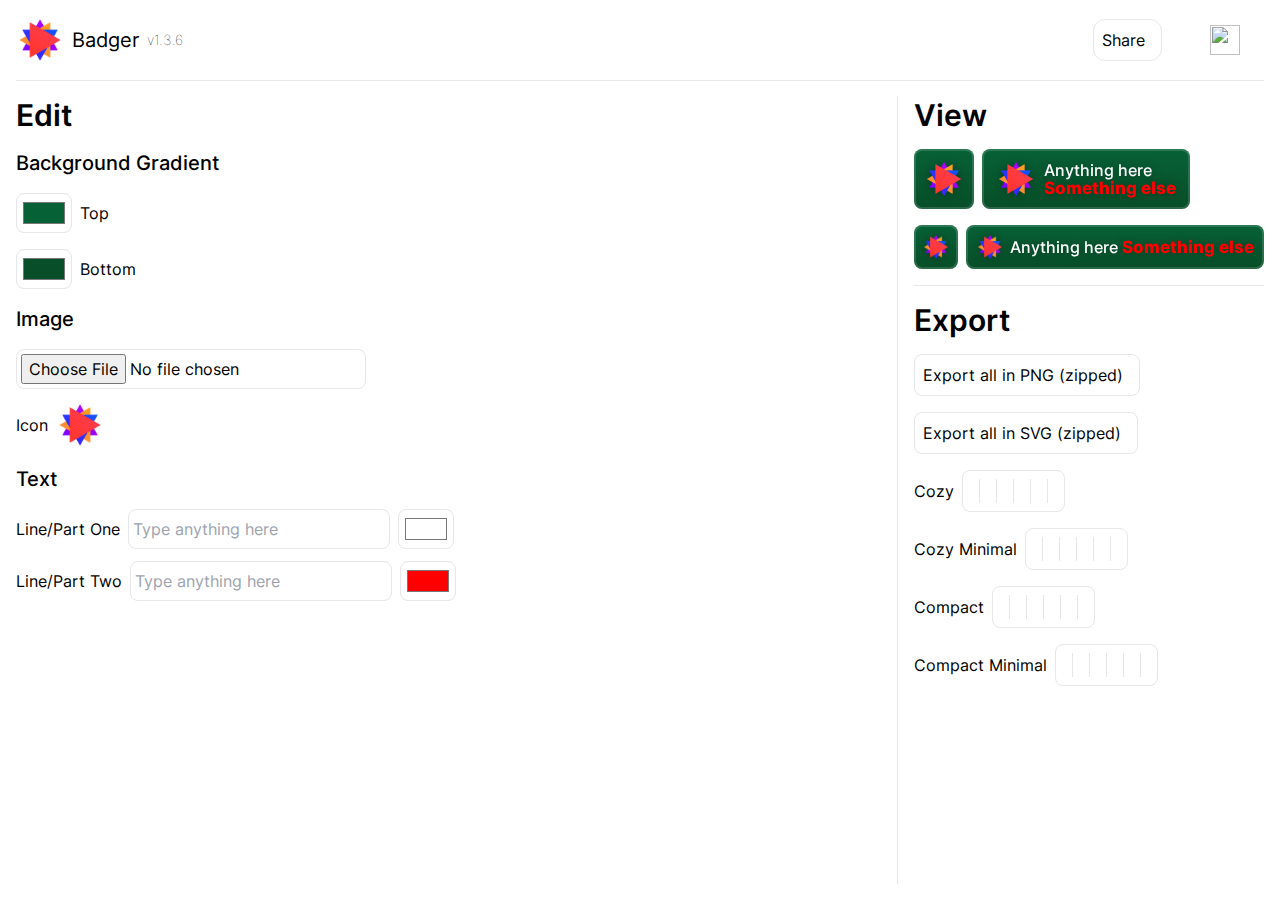
==== commit 76dcb0df: "Badger 1.3.6" ====
--- a/index.html
+++ b/index.html
@@ -46,6 +46,10 @@
 
 </head>
 
+<div id="tooltips">
+
+</div>
+
 <body class="bg-white dark:bg-black dark:text-white h-full m-0">
 
     <div id="page" class="p-4 gap-4 flex flex-col h-full">
@@ -56,7 +60,7 @@
                 <img class="w-12 h-12" src="./img/badger.png">
                 Badger
                 <span class="font-[100] text-sm">
-                    v1.3.5
+                    v1.3.6
                 </span>
             </span>
 
@@ -276,84 +280,84 @@
                 <div class="flex flex-row gap-2 items-center">
                     Cozy
                     <div class="flex gap-2 flex-row border rounded-lg p-2 w-fit cursor-pointer">
-                        <span onclick="downloadPng(cozy)" class="w-fit"><i class="icon"
+                        <span onmouseleave="removeTooltip()" onmouseover="tooltip('Download PNG')" onclick="downloadPng(cozy)" class="w-fit"><i class="icon"
                                 data-lucide="image-down"></i></span>
                         <div class="h-full bg-[#e5e7eb] w-[1px]">&nbsp;</div>
-                        <span onclick="downloadSvg(cozy)" class="w-fit"><i class="icon"
+                        <span onmouseleave="removeTooltip()" onmouseover="tooltip('Download SVG')" onclick="downloadSvg(cozy)" class="w-fit"><i class="icon"
                                 data-lucide="pen-tool"></i></span>
                         <div class="h-full bg-[#e5e7eb] w-[1px]">&nbsp;</div>
-                        <span onclick="copyDataUrl(cozy)" class="w-fit"><i class="icon" data-lucide="box"></i></span>
-                        <div class="h-full bg-[#e5e7eb] w-[1px]">&nbsp;</div>
-                        <span onclick="copyHtmlSample(cozy)" class="w-fit"><i class="icon"
+                        <span onmouseleave="removeTooltip()" onmouseover="tooltip('Copy data URL')" onclick="copyDataUrl(cozy)" class="w-fit"><i class="icon" data-lucide="box"></i></span>
+                        <div class="h-full bg-[#e5e7eb] w-[1px]">&nbsp;</div>
+                        <span onmouseleave="removeTooltip()" onmouseover="tooltip('Copy HTML sample')" onclick="copyHtmlSample(cozy)" class="w-fit"><i class="icon"
                                 data-lucide="code-xml"></i></span>
                         <div class="h-full bg-[#e5e7eb] w-[1px]">&nbsp;</div>
-                        <span onclick="copyMarkdownSample(cozy)" class="w-fit"><i class="icon"
+                        <span onmouseleave="removeTooltip()" onmouseover="tooltip('Copy MD sample')" onclick="copyMarkdownSample(cozy)" class="w-fit"><i class="icon"
                                 data-lucide="a-arrow-down"></i></span>
                         <div class="h-full bg-[#e5e7eb] w-[1px]">&nbsp;</div>
-                        <span onclick="copyImage(cozy)" class="w-fit"><i class="icon" data-lucide="copy"></i></span>
+                        <span onmouseleave="removeTooltip()" onmouseover="tooltip('Copy image')" onclick="copyImage(cozy)" class="w-fit"><i class="icon" data-lucide="copy"></i></span>
                     </div>
                 </div>
                 <div class="flex flex-row gap-2 items-center">
                     Cozy Minimal
                     <div class="flex gap-2 flex-row border rounded-lg p-2 w-fit cursor-pointer">
-                        <span onclick="downloadPng(cozyMinimal)" class="w-fit"><i class="icon"
+                        <span onmouseleave="removeTooltip()" onmouseover="tooltip('Download PNG')" onclick="downloadPng(cozyMinimal)" class="w-fit"><i class="icon"
                                 data-lucide="image-down"></i></span>
                         <div class="h-full bg-[#e5e7eb] w-[1px]">&nbsp;</div>
-                        <span onclick="downloadSvg(cozyMinimal)" class="w-fit"><i class="icon"
+                        <span onmouseleave="removeTooltip()" onmouseover="tooltip('Download SVG')" onclick="downloadSvg(cozyMinimal)" class="w-fit"><i class="icon"
                                 data-lucide="pen-tool"></i></span>
                         <div class="h-full bg-[#e5e7eb] w-[1px]">&nbsp;</div>
-                        <span onclick="copyDataUrl(cozyMinimal)" class="w-fit"><i class="icon"
+                        <span onmouseleave="removeTooltip()" onmouseover="tooltip('Copy data URL')" onclick="copyDataUrl(cozyMinimal)" class="w-fit"><i class="icon"
                                 data-lucide="box"></i></span>
                         <div class="h-full bg-[#e5e7eb] w-[1px]">&nbsp;</div>
-                        <span onclick="copyHtmlSample(cozyMinimal)" class="w-fit"><i class="icon"
+                        <span onmouseleave="removeTooltip()" onmouseover="tooltip('Copy HTML sample')" onclick="copyHtmlSample(cozyMinimal)" class="w-fit"><i class="icon"
                                 data-lucide="code-xml"></i></span>
                         <div class="h-full bg-[#e5e7eb] w-[1px]">&nbsp;</div>
-                        <span onclick="copyMarkdownSample(cozyMinimal)" class="w-fit"><i class="icon"
+                        <span onmouseleave="removeTooltip()" onmouseover="tooltip('Copy MD sample')" onclick="copyMarkdownSample(cozyMinimal)" class="w-fit"><i class="icon"
                                 data-lucide="a-arrow-down"></i></span>
                         <div class="h-full bg-[#e5e7eb] w-[1px]">&nbsp;</div>
-                        <span onclick="copyImage(cozyMinimal)" class="w-fit"><i class="icon"
+                        <span onmouseleave="removeTooltip()" onmouseover="tooltip('Copy image')" onclick="copyImage(cozyMinimal)" class="w-fit"><i class="icon"
                                 data-lucide="copy"></i></span>
                     </div>
                 </div>
                 <div class="flex flex-row gap-2 items-center">
                     Compact
                     <div class="flex gap-2 flex-row border rounded-lg p-2 w-fit cursor-pointer">
-                        <span onclick="downloadPng(compact)" class="w-fit"><i class="icon"
+                        <span onmouseleave="removeTooltip()" onmouseover="tooltip('Download PNG')" onclick="downloadPng(compact)" class="w-fit"><i class="icon"
                                 data-lucide="image-down"></i></span>
                         <div class="h-full bg-[#e5e7eb] w-[1px]">&nbsp;</div>
-                        <span onclick="downloadSvg(compact)" class="w-fit"><i class="icon"
+                        <span onmouseleave="removeTooltip()" onmouseover="tooltip('Download SVG')" onclick="downloadSvg(compact)" class="w-fit"><i class="icon"
                                 data-lucide="pen-tool"></i></span>
                         <div class="h-full bg-[#e5e7eb] w-[1px]">&nbsp;</div>
-                        <span onclick="copyDataUrl(compact)" class="w-fit"><i class="icon" data-lucide="box"></i></span>
-                        <div class="h-full bg-[#e5e7eb] w-[1px]">&nbsp;</div>
-                        <span onclick="copyHtmlSample(compact)" class="w-fit"><i class="icon"
+                        <span onmouseleave="removeTooltip()" onmouseover="tooltip('Copy data URL')" onclick="copyDataUrl(compact)" class="w-fit"><i class="icon" data-lucide="box"></i></span>
+                        <div class="h-full bg-[#e5e7eb] w-[1px]">&nbsp;</div>
+                        <span onmouseleave="removeTooltip()" onmouseover="tooltip('Copy HTML sample')" onclick="copyHtmlSample(compact)" class="w-fit"><i class="icon"
                                 data-lucide="code-xml"></i></span>
                         <div class="h-full bg-[#e5e7eb] w-[1px]">&nbsp;</div>
-                        <span onclick="copyMarkdownSample(compact)" class="w-fit"><i class="icon"
+                        <span onmouseleave="removeTooltip()" onmouseover="tooltip('Copy MD sample')" onclick="copyMarkdownSample(compact)" class="w-fit"><i class="icon"
                                 data-lucide="a-arrow-down"></i></span>
                         <div class="h-full bg-[#e5e7eb] w-[1px]">&nbsp;</div>
-                        <span onclick="copyImage(compact)" class="w-fit"><i class="icon" data-lucide="copy"></i></span>
+                        <span onmouseleave="removeTooltip()" onmouseover="tooltip('Copy image')" onclick="copyImage(compact)" class="w-fit"><i class="icon" data-lucide="copy"></i></span>
                     </div>
                 </div>
                 <div class="flex flex-row gap-2 items-center">
                     Compact Minimal
                     <div class="flex gap-2 flex-row border rounded-lg p-2 w-fit cursor-pointer">
-                        <span onclick="downloadPng(compactMinimal)" class="w-fit"><i class="icon"
+                        <span onmouseleave="removeTooltip()" onmouseover="tooltip('Download PNG')" onclick="downloadPng(compactMinimal)" class="w-fit"><i class="icon"
                                 data-lucide="image-down"></i></span>
                         <div class="h-full bg-[#e5e7eb] w-[1px]">&nbsp;</div>
-                        <span onclick="downloadSvg(compactMinimal)" class="w-fit"><i class="icon"
+                        <span onmouseleave="removeTooltip()" onmouseover="tooltip('Download SVG')" onclick="downloadSvg(compactMinimal)" class="w-fit"><i class="icon"
                                 data-lucide="pen-tool"></i></span>
                         <div class="h-full bg-[#e5e7eb] w-[1px]">&nbsp;</div>
-                        <span onclick="copyDataUrl(compactMinimal)" class="w-fit"><i class="icon"
+                        <span onmouseleave="removeTooltip()" onmouseover="tooltip('Copy data URL')" onclick="copyDataUrl(compactMinimal)" class="w-fit"><i class="icon"
                                 data-lucide="box"></i></span>
                         <div class="h-full bg-[#e5e7eb] w-[1px]">&nbsp;</div>
-                        <span onclick="copyHtmlSample(compactMinimal)" class="w-fit"><i class="icon"
+                        <span onmouseleave="removeTooltip()" onmouseover="tooltip('Copy HTML sample')" onclick="copyHtmlSample(compactMinimal)" class="w-fit"><i class="icon"
                                 data-lucide="code-xml"></i></span>
                         <div class="h-full bg-[#e5e7eb] w-[1px]">&nbsp;</div>
-                        <span onclick="copyMarkdownSample(compactMinimal)" class="w-fit"><i class="icon"
+                        <span onmouseleave="removeTooltip()" onmouseover="tooltip('Copy MD sample')" onclick="copyMarkdownSample(compactMinimal)" class="w-fit"><i class="icon"
                                 data-lucide="a-arrow-down"></i></span>
                         <div class="h-full bg-[#e5e7eb] w-[1px]">&nbsp;</div>
-                        <span onclick="copyImage(compactMinimal)" class="w-fit"><i class="icon"
+                        <span onmouseleave="removeTooltip()" onmouseover="tooltip('Copy image')" onclick="copyImage(compactMinimal)" class="w-fit"><i class="icon"
                                 data-lucide="copy"></i></span>
                     </div>
                 </div>
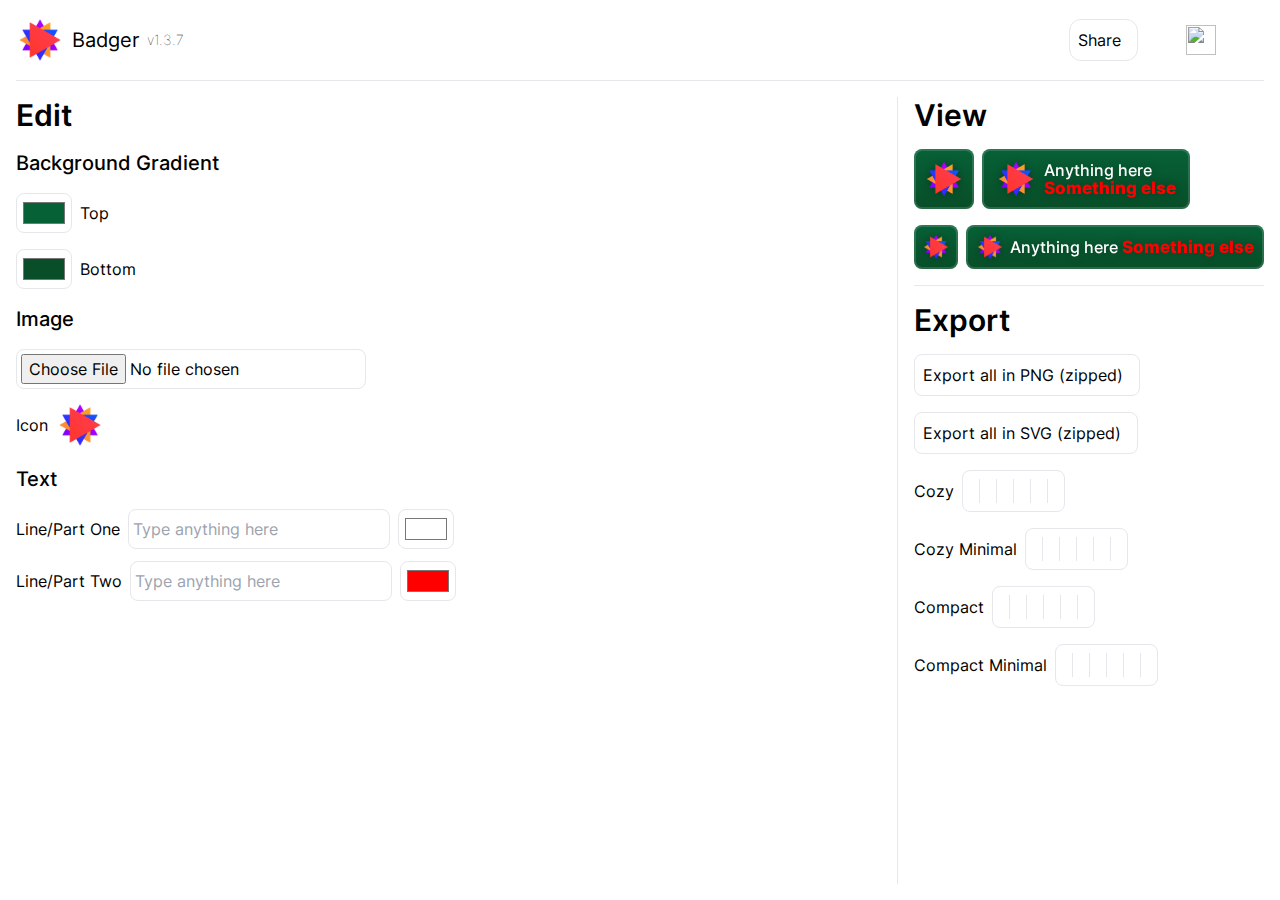
==== commit 69622342: "Badger 1.3.7" ====
--- a/index.html
+++ b/index.html
@@ -60,7 +60,7 @@
                 <img class="w-12 h-12" src="./img/badger.png">
                 Badger
                 <span class="font-[100] text-sm">
-                    v1.3.6
+                    v1.3.7
                 </span>
             </span>
 
@@ -84,6 +84,9 @@
                 <a href="https://github.com/worldwidepixel/badger">
                     <i class="icon" data-lucide="github"></i>
                 </a>
+                <a href="./changelog.html">
+                    <i class="icon" data-lucide="scroll"></i>
+                </a>
 
             </div>
 
--- a/index_full.css
+++ b/index_full.css
@@ -554,6 +554,10 @@
   --tw-contain-style:  ;
 }
 
+.absolute {
+  position: absolute;
+}
+
 .m-0 {
   margin: 0px;
 }
@@ -673,10 +677,6 @@
   border-radius: 0.5rem;
 }
 
-.rounded-2xl {
-  border-radius: 1rem;
-}
-
 .rounded-xl {
   border-radius: 0.75rem;
 }
@@ -712,16 +712,6 @@
   padding: 1rem;
 }
 
-.px-2 {
-  padding-left: 0.5rem;
-  padding-right: 0.5rem;
-}
-
-.px-4 {
-  padding-left: 1rem;
-  padding-right: 1rem;
-}
-
 .text-3xl {
   font-size: 1.875rem;
   line-height: 2.25rem;
@@ -737,6 +727,21 @@
   line-height: 1.75rem;
 }
 
+.text-2xl {
+  font-size: 1.5rem;
+  line-height: 2rem;
+}
+
+.text-4xl {
+  font-size: 2.25rem;
+  line-height: 2.5rem;
+}
+
+.text-lg {
+  font-size: 1.125rem;
+  line-height: 1.75rem;
+}
+
 .font-\[100\] {
   font-weight: 100;
 }
@@ -747,6 +752,10 @@
 
 .font-semibold {
   font-weight: 600;
+}
+
+.font-bold {
+  font-weight: 700;
 }
 
 .badge {
@@ -948,6 +957,15 @@
   font-family: 'Inter-nal';
 }
 
+.tooltip {
+  background-color: rgba(0, 0, 0, 255);
+  color: white;
+}
+
+#tooltips {
+  position: absolute;
+}
+
 .disabled\:pointer-events-none:disabled {
   pointer-events: none;
 }
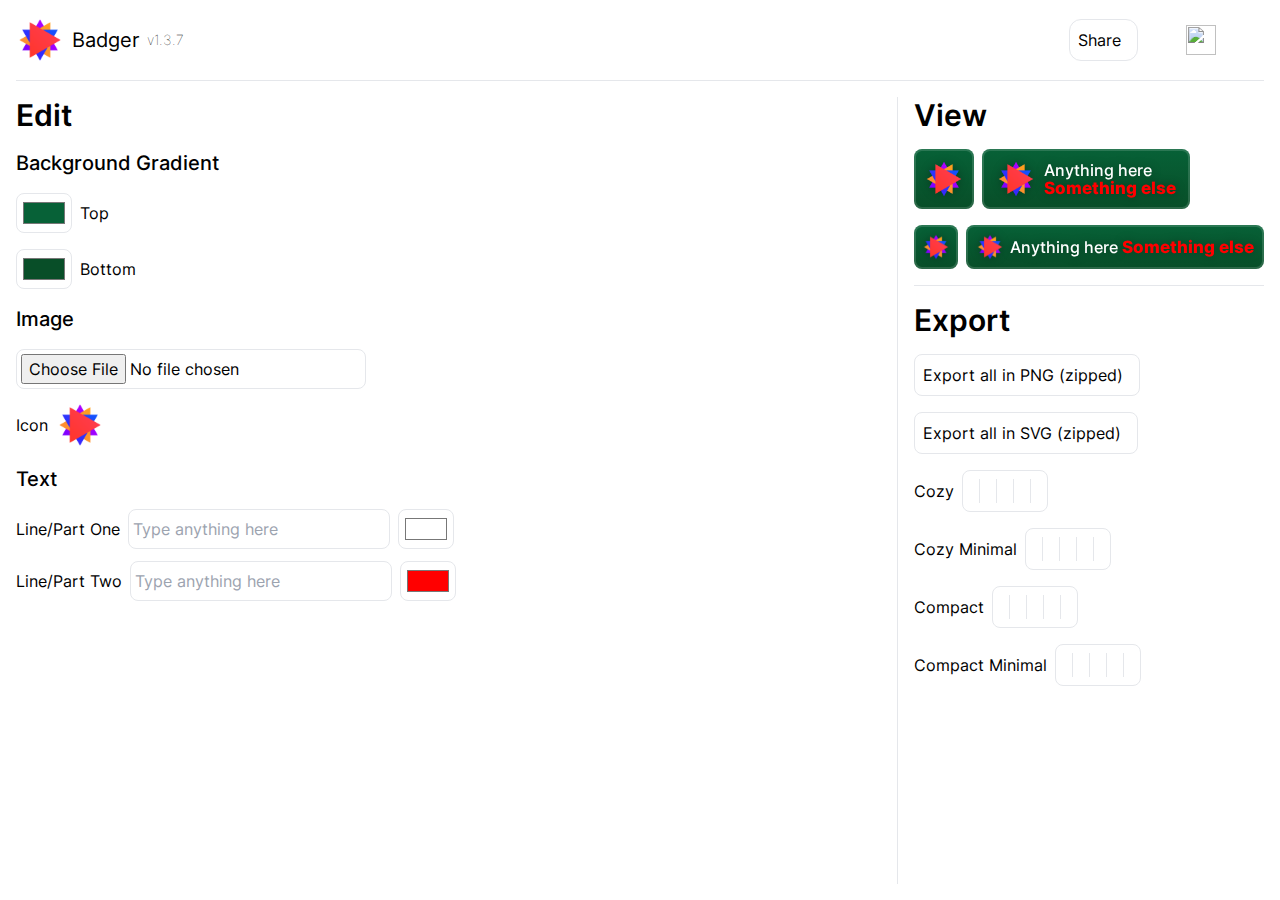
==== commit 7c3a1d60: "Removal of individual SVG download after severe bug" ====
--- a/index.html
+++ b/index.html
@@ -286,9 +286,6 @@
                         <span onmouseleave="removeTooltip()" onmouseover="tooltip('Download PNG')" onclick="downloadPng(cozy)" class="w-fit"><i class="icon"
                                 data-lucide="image-down"></i></span>
                         <div class="h-full bg-[#e5e7eb] w-[1px]">&nbsp;</div>
-                        <span onmouseleave="removeTooltip()" onmouseover="tooltip('Download SVG')" onclick="downloadSvg(cozy)" class="w-fit"><i class="icon"
-                                data-lucide="pen-tool"></i></span>
-                        <div class="h-full bg-[#e5e7eb] w-[1px]">&nbsp;</div>
                         <span onmouseleave="removeTooltip()" onmouseover="tooltip('Copy data URL')" onclick="copyDataUrl(cozy)" class="w-fit"><i class="icon" data-lucide="box"></i></span>
                         <div class="h-full bg-[#e5e7eb] w-[1px]">&nbsp;</div>
                         <span onmouseleave="removeTooltip()" onmouseover="tooltip('Copy HTML sample')" onclick="copyHtmlSample(cozy)" class="w-fit"><i class="icon"
@@ -306,9 +303,6 @@
                         <span onmouseleave="removeTooltip()" onmouseover="tooltip('Download PNG')" onclick="downloadPng(cozyMinimal)" class="w-fit"><i class="icon"
                                 data-lucide="image-down"></i></span>
                         <div class="h-full bg-[#e5e7eb] w-[1px]">&nbsp;</div>
-                        <span onmouseleave="removeTooltip()" onmouseover="tooltip('Download SVG')" onclick="downloadSvg(cozyMinimal)" class="w-fit"><i class="icon"
-                                data-lucide="pen-tool"></i></span>
-                        <div class="h-full bg-[#e5e7eb] w-[1px]">&nbsp;</div>
                         <span onmouseleave="removeTooltip()" onmouseover="tooltip('Copy data URL')" onclick="copyDataUrl(cozyMinimal)" class="w-fit"><i class="icon"
                                 data-lucide="box"></i></span>
                         <div class="h-full bg-[#e5e7eb] w-[1px]">&nbsp;</div>
@@ -328,9 +322,6 @@
                         <span onmouseleave="removeTooltip()" onmouseover="tooltip('Download PNG')" onclick="downloadPng(compact)" class="w-fit"><i class="icon"
                                 data-lucide="image-down"></i></span>
                         <div class="h-full bg-[#e5e7eb] w-[1px]">&nbsp;</div>
-                        <span onmouseleave="removeTooltip()" onmouseover="tooltip('Download SVG')" onclick="downloadSvg(compact)" class="w-fit"><i class="icon"
-                                data-lucide="pen-tool"></i></span>
-                        <div class="h-full bg-[#e5e7eb] w-[1px]">&nbsp;</div>
                         <span onmouseleave="removeTooltip()" onmouseover="tooltip('Copy data URL')" onclick="copyDataUrl(compact)" class="w-fit"><i class="icon" data-lucide="box"></i></span>
                         <div class="h-full bg-[#e5e7eb] w-[1px]">&nbsp;</div>
                         <span onmouseleave="removeTooltip()" onmouseover="tooltip('Copy HTML sample')" onclick="copyHtmlSample(compact)" class="w-fit"><i class="icon"
@@ -348,9 +339,6 @@
                         <span onmouseleave="removeTooltip()" onmouseover="tooltip('Download PNG')" onclick="downloadPng(compactMinimal)" class="w-fit"><i class="icon"
                                 data-lucide="image-down"></i></span>
                         <div class="h-full bg-[#e5e7eb] w-[1px]">&nbsp;</div>
-                        <span onmouseleave="removeTooltip()" onmouseover="tooltip('Download SVG')" onclick="downloadSvg(compactMinimal)" class="w-fit"><i class="icon"
-                                data-lucide="pen-tool"></i></span>
-                        <div class="h-full bg-[#e5e7eb] w-[1px]">&nbsp;</div>
                         <span onmouseleave="removeTooltip()" onmouseover="tooltip('Copy data URL')" onclick="copyDataUrl(compactMinimal)" class="w-fit"><i class="icon"
                                 data-lucide="box"></i></span>
                         <div class="h-full bg-[#e5e7eb] w-[1px]">&nbsp;</div>
@@ -379,4 +367,4 @@
     lucide.createIcons();
 </script>
 
-</html>+</html>
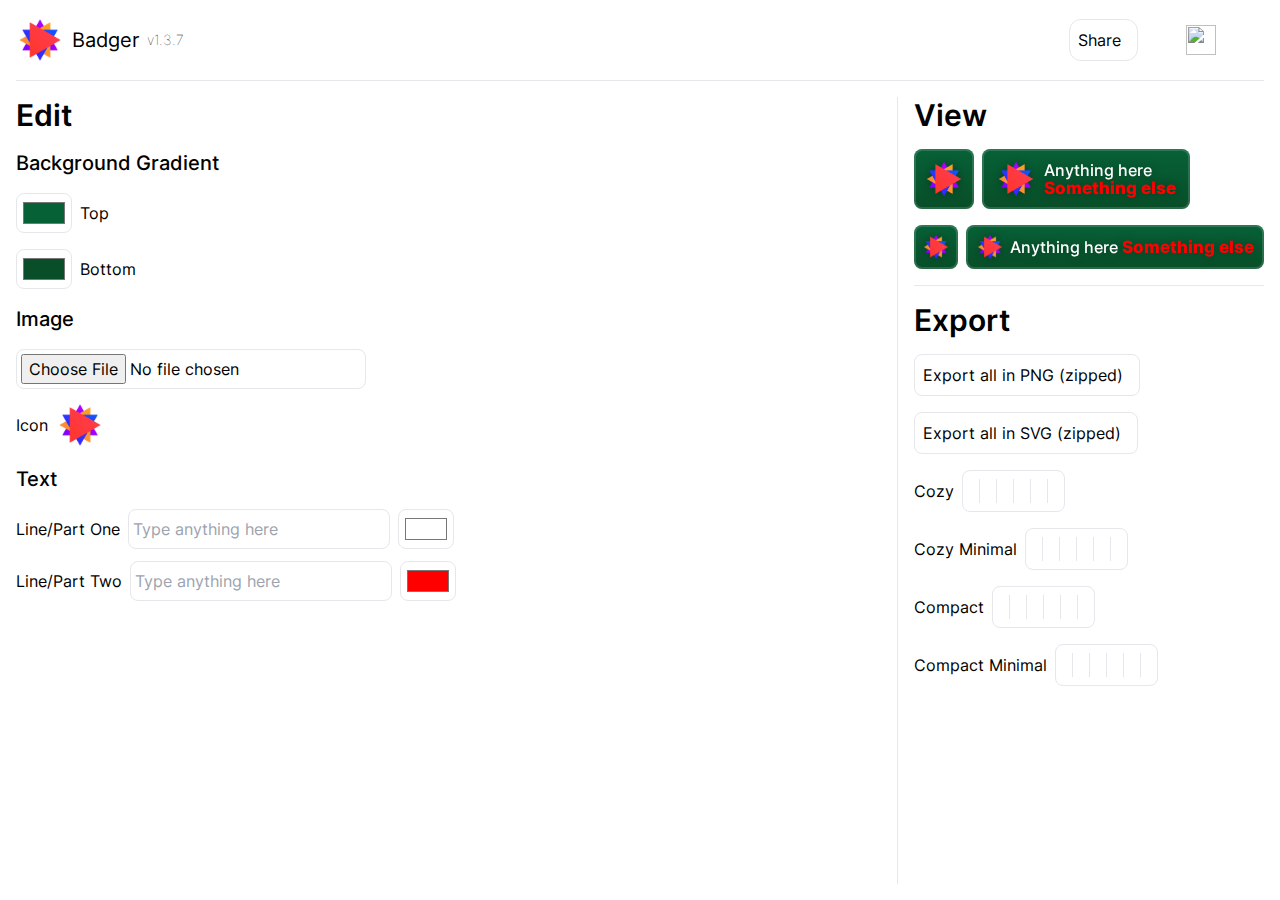
==== commit 58238c01: "Add purification to text to prevent XSS attacks" ====
--- a/index.html
+++ b/index.html
@@ -4,7 +4,7 @@
 <!--<link rel="preconnect" href="https://fonts.bunny.net">-->
 <link rel="stylesheet" href="./index_full.css">
 <!-- <link href="https://fonts.bunny.net/css?family=inter:100,200,300,400,500,600,700,800,900" rel="stylesheet" /> -->
-
+<script type="text/javascript" src="https://cdnjs.cloudflare.com/ajax/libs/dompurify/3.1.5/purify.min.js"></script>
 <script src="./index.js"></script>
 <!--<script src="https://cdn.tailwindcss.com"></script>-->
 <script src="https://cdnjs.cloudflare.com/ajax/libs/dom-to-image/2.6.0/dom-to-image.min.js"
@@ -286,6 +286,9 @@
                         <span onmouseleave="removeTooltip()" onmouseover="tooltip('Download PNG')" onclick="downloadPng(cozy)" class="w-fit"><i class="icon"
                                 data-lucide="image-down"></i></span>
                         <div class="h-full bg-[#e5e7eb] w-[1px]">&nbsp;</div>
+                        <span onmouseleave="removeTooltip()" onmouseover="tooltip('Download SVG')" onclick="downloadSvg(cozy)" class="w-fit"><i class="icon"
+                                data-lucide="pen-tool"></i></span>
+                        <div class="h-full bg-[#e5e7eb] w-[1px]">&nbsp;</div>
                         <span onmouseleave="removeTooltip()" onmouseover="tooltip('Copy data URL')" onclick="copyDataUrl(cozy)" class="w-fit"><i class="icon" data-lucide="box"></i></span>
                         <div class="h-full bg-[#e5e7eb] w-[1px]">&nbsp;</div>
                         <span onmouseleave="removeTooltip()" onmouseover="tooltip('Copy HTML sample')" onclick="copyHtmlSample(cozy)" class="w-fit"><i class="icon"
@@ -303,6 +306,9 @@
                         <span onmouseleave="removeTooltip()" onmouseover="tooltip('Download PNG')" onclick="downloadPng(cozyMinimal)" class="w-fit"><i class="icon"
                                 data-lucide="image-down"></i></span>
                         <div class="h-full bg-[#e5e7eb] w-[1px]">&nbsp;</div>
+                        <span onmouseleave="removeTooltip()" onmouseover="tooltip('Download SVG')" onclick="downloadSvg(cozyMinimal)" class="w-fit"><i class="icon"
+                                data-lucide="pen-tool"></i></span>
+                        <div class="h-full bg-[#e5e7eb] w-[1px]">&nbsp;</div>
                         <span onmouseleave="removeTooltip()" onmouseover="tooltip('Copy data URL')" onclick="copyDataUrl(cozyMinimal)" class="w-fit"><i class="icon"
                                 data-lucide="box"></i></span>
                         <div class="h-full bg-[#e5e7eb] w-[1px]">&nbsp;</div>
@@ -322,6 +328,9 @@
                         <span onmouseleave="removeTooltip()" onmouseover="tooltip('Download PNG')" onclick="downloadPng(compact)" class="w-fit"><i class="icon"
                                 data-lucide="image-down"></i></span>
                         <div class="h-full bg-[#e5e7eb] w-[1px]">&nbsp;</div>
+                        <span onmouseleave="removeTooltip()" onmouseover="tooltip('Download SVG')" onclick="downloadSvg(compact)" class="w-fit"><i class="icon"
+                                data-lucide="pen-tool"></i></span>
+                        <div class="h-full bg-[#e5e7eb] w-[1px]">&nbsp;</div>
                         <span onmouseleave="removeTooltip()" onmouseover="tooltip('Copy data URL')" onclick="copyDataUrl(compact)" class="w-fit"><i class="icon" data-lucide="box"></i></span>
                         <div class="h-full bg-[#e5e7eb] w-[1px]">&nbsp;</div>
                         <span onmouseleave="removeTooltip()" onmouseover="tooltip('Copy HTML sample')" onclick="copyHtmlSample(compact)" class="w-fit"><i class="icon"
@@ -339,6 +348,9 @@
                         <span onmouseleave="removeTooltip()" onmouseover="tooltip('Download PNG')" onclick="downloadPng(compactMinimal)" class="w-fit"><i class="icon"
                                 data-lucide="image-down"></i></span>
                         <div class="h-full bg-[#e5e7eb] w-[1px]">&nbsp;</div>
+                        <span onmouseleave="removeTooltip()" onmouseover="tooltip('Download SVG')" onclick="downloadSvg(compactMinimal)" class="w-fit"><i class="icon"
+                                data-lucide="pen-tool"></i></span>
+                        <div class="h-full bg-[#e5e7eb] w-[1px]">&nbsp;</div>
                         <span onmouseleave="removeTooltip()" onmouseover="tooltip('Copy data URL')" onclick="copyDataUrl(compactMinimal)" class="w-fit"><i class="icon"
                                 data-lucide="box"></i></span>
                         <div class="h-full bg-[#e5e7eb] w-[1px]">&nbsp;</div>
@@ -367,4 +379,4 @@
     lucide.createIcons();
 </script>
 
-</html>
+</html>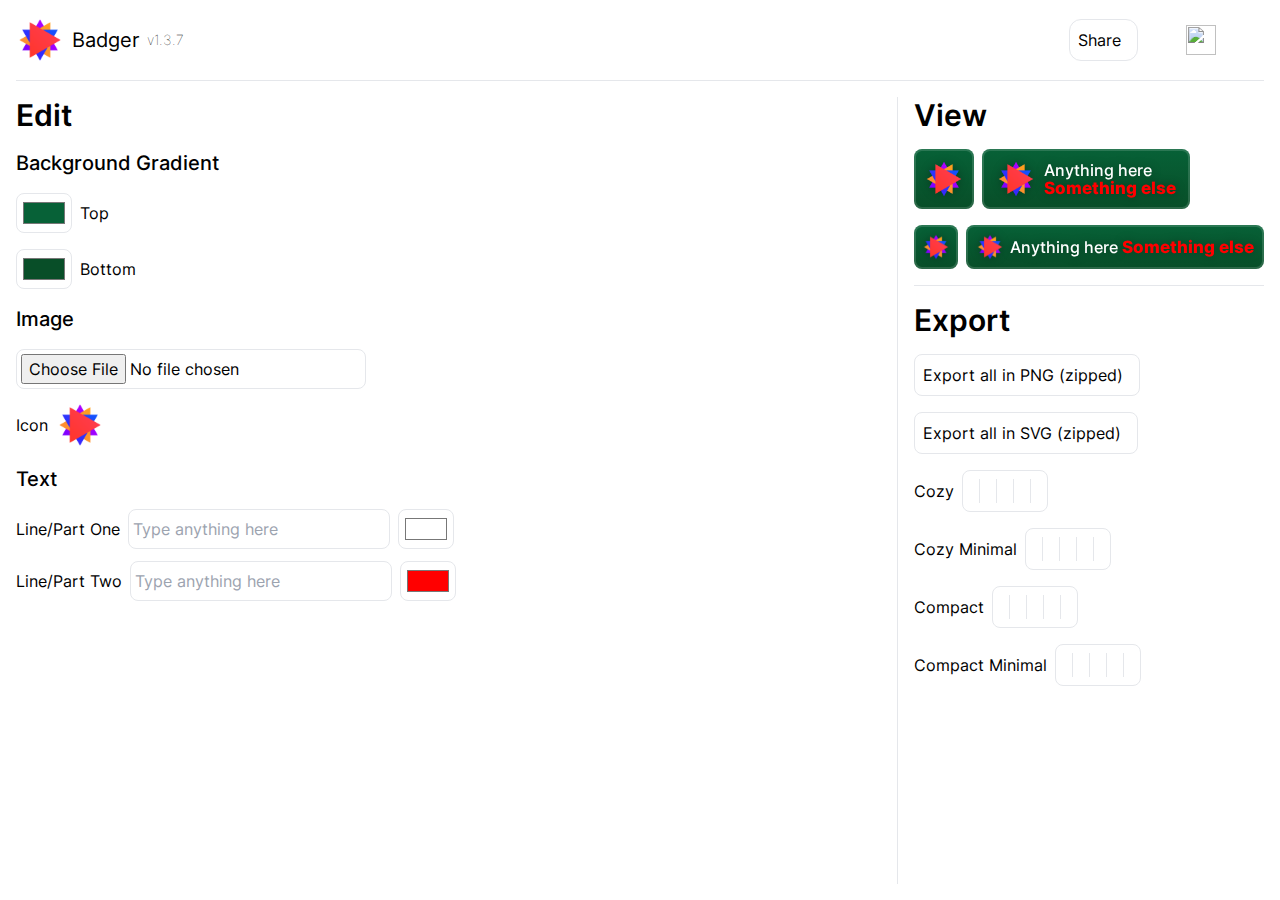
==== commit 06b02f2a: "Merge branch 'main' of https://github.com/worldwidepixel/badger" ====
--- a/index.html
+++ b/index.html
@@ -286,9 +286,6 @@
                         <span onmouseleave="removeTooltip()" onmouseover="tooltip('Download PNG')" onclick="downloadPng(cozy)" class="w-fit"><i class="icon"
                                 data-lucide="image-down"></i></span>
                         <div class="h-full bg-[#e5e7eb] w-[1px]">&nbsp;</div>
-                        <span onmouseleave="removeTooltip()" onmouseover="tooltip('Download SVG')" onclick="downloadSvg(cozy)" class="w-fit"><i class="icon"
-                                data-lucide="pen-tool"></i></span>
-                        <div class="h-full bg-[#e5e7eb] w-[1px]">&nbsp;</div>
                         <span onmouseleave="removeTooltip()" onmouseover="tooltip('Copy data URL')" onclick="copyDataUrl(cozy)" class="w-fit"><i class="icon" data-lucide="box"></i></span>
                         <div class="h-full bg-[#e5e7eb] w-[1px]">&nbsp;</div>
                         <span onmouseleave="removeTooltip()" onmouseover="tooltip('Copy HTML sample')" onclick="copyHtmlSample(cozy)" class="w-fit"><i class="icon"
@@ -306,9 +303,6 @@
                         <span onmouseleave="removeTooltip()" onmouseover="tooltip('Download PNG')" onclick="downloadPng(cozyMinimal)" class="w-fit"><i class="icon"
                                 data-lucide="image-down"></i></span>
                         <div class="h-full bg-[#e5e7eb] w-[1px]">&nbsp;</div>
-                        <span onmouseleave="removeTooltip()" onmouseover="tooltip('Download SVG')" onclick="downloadSvg(cozyMinimal)" class="w-fit"><i class="icon"
-                                data-lucide="pen-tool"></i></span>
-                        <div class="h-full bg-[#e5e7eb] w-[1px]">&nbsp;</div>
                         <span onmouseleave="removeTooltip()" onmouseover="tooltip('Copy data URL')" onclick="copyDataUrl(cozyMinimal)" class="w-fit"><i class="icon"
                                 data-lucide="box"></i></span>
                         <div class="h-full bg-[#e5e7eb] w-[1px]">&nbsp;</div>
@@ -328,9 +322,6 @@
                         <span onmouseleave="removeTooltip()" onmouseover="tooltip('Download PNG')" onclick="downloadPng(compact)" class="w-fit"><i class="icon"
                                 data-lucide="image-down"></i></span>
                         <div class="h-full bg-[#e5e7eb] w-[1px]">&nbsp;</div>
-                        <span onmouseleave="removeTooltip()" onmouseover="tooltip('Download SVG')" onclick="downloadSvg(compact)" class="w-fit"><i class="icon"
-                                data-lucide="pen-tool"></i></span>
-                        <div class="h-full bg-[#e5e7eb] w-[1px]">&nbsp;</div>
                         <span onmouseleave="removeTooltip()" onmouseover="tooltip('Copy data URL')" onclick="copyDataUrl(compact)" class="w-fit"><i class="icon" data-lucide="box"></i></span>
                         <div class="h-full bg-[#e5e7eb] w-[1px]">&nbsp;</div>
                         <span onmouseleave="removeTooltip()" onmouseover="tooltip('Copy HTML sample')" onclick="copyHtmlSample(compact)" class="w-fit"><i class="icon"
@@ -348,9 +339,6 @@
                         <span onmouseleave="removeTooltip()" onmouseover="tooltip('Download PNG')" onclick="downloadPng(compactMinimal)" class="w-fit"><i class="icon"
                                 data-lucide="image-down"></i></span>
                         <div class="h-full bg-[#e5e7eb] w-[1px]">&nbsp;</div>
-                        <span onmouseleave="removeTooltip()" onmouseover="tooltip('Download SVG')" onclick="downloadSvg(compactMinimal)" class="w-fit"><i class="icon"
-                                data-lucide="pen-tool"></i></span>
-                        <div class="h-full bg-[#e5e7eb] w-[1px]">&nbsp;</div>
                         <span onmouseleave="removeTooltip()" onmouseover="tooltip('Copy data URL')" onclick="copyDataUrl(compactMinimal)" class="w-fit"><i class="icon"
                                 data-lucide="box"></i></span>
                         <div class="h-full bg-[#e5e7eb] w-[1px]">&nbsp;</div>
@@ -379,4 +367,4 @@
     lucide.createIcons();
 </script>
 
-</html>+</html>
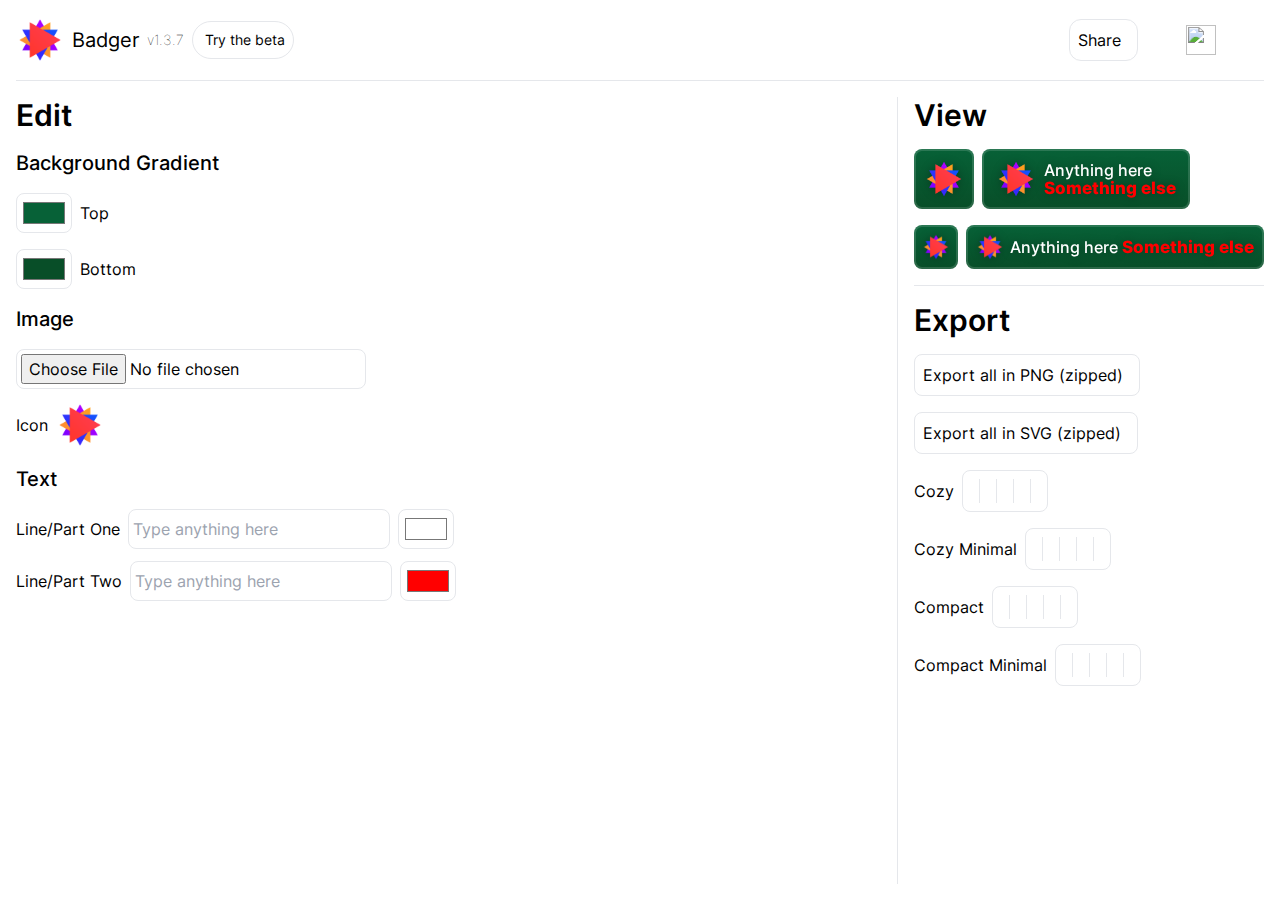
==== commit 491843fa: "Try the beta" ====
--- a/index.html
+++ b/index.html
@@ -62,6 +62,10 @@
                 <span class="font-[100] text-sm">
                     v1.3.7
                 </span>
+                <a target="_blank" class="flex flex-row gap-1 items-center border text-sm rounded-full p-2" href="https://badger-staging.worldwidepixel.ca">
+                    <i data-lucide="sparkles" class="icon"></i>
+                    Try the beta
+                </a>
             </span>
 
             <div class="flex-row gap-[1.5rem] items-center flex">
--- a/index_full.css
+++ b/index_full.css
@@ -673,12 +673,20 @@
   gap: 1.5rem;
 }
 
+.gap-1 {
+  gap: 0.25rem;
+}
+
 .rounded-lg {
   border-radius: 0.5rem;
 }
 
 .rounded-xl {
   border-radius: 0.75rem;
+}
+
+.rounded-full {
+  border-radius: 9999px;
 }
 
 .border {
@@ -700,6 +708,16 @@
   background-color: rgb(255 255 255 / var(--tw-bg-opacity));
 }
 
+.bg-red-500 {
+  --tw-bg-opacity: 1;
+  background-color: rgb(239 68 68 / var(--tw-bg-opacity));
+}
+
+.bg-red-100 {
+  --tw-bg-opacity: 1;
+  background-color: rgb(254 226 226 / var(--tw-bg-opacity));
+}
+
 .p-1 {
   padding: 0.25rem;
 }
@@ -727,25 +745,14 @@
   line-height: 1.75rem;
 }
 
-.text-2xl {
-  font-size: 1.5rem;
-  line-height: 2rem;
-}
-
-.text-4xl {
-  font-size: 2.25rem;
-  line-height: 2.5rem;
-}
-
-.text-lg {
-  font-size: 1.125rem;
-  line-height: 1.75rem;
-}
-
 .font-\[100\] {
   font-weight: 100;
 }
 
+.font-bold {
+  font-weight: 700;
+}
+
 .font-medium {
   font-weight: 500;
 }
@@ -754,8 +761,9 @@
   font-weight: 600;
 }
 
-.font-bold {
-  font-weight: 700;
+.text-white {
+  --tw-text-opacity: 1;
+  color: rgb(255 255 255 / var(--tw-text-opacity));
 }
 
 .badge {
@@ -966,6 +974,15 @@
   position: absolute;
 }
 
+.hover\:border-red-500:hover {
+  --tw-border-opacity: 1;
+  border-color: rgb(239 68 68 / var(--tw-border-opacity));
+}
+
+.hover\:stroke-red-500:hover {
+  stroke: #ef4444;
+}
+
 .disabled\:pointer-events-none:disabled {
   pointer-events: none;
 }
